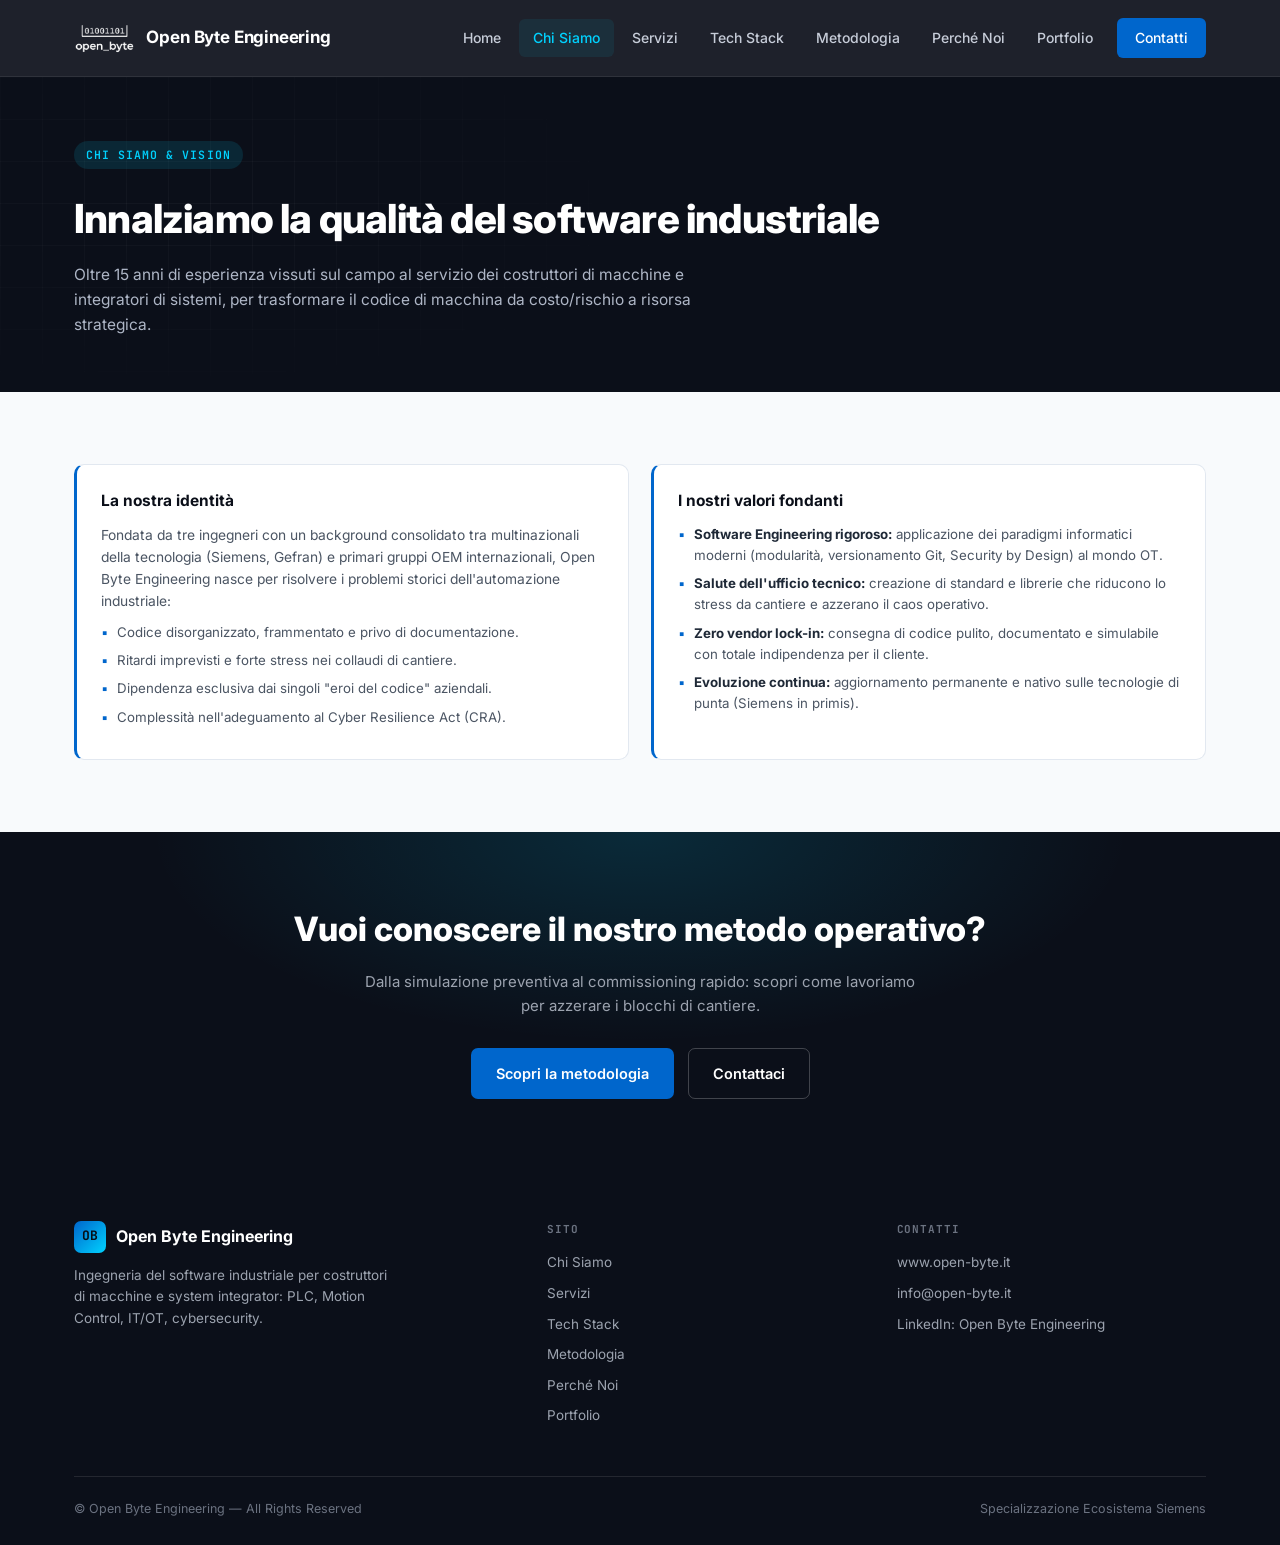
==== chi-siamo.html @ 7e1af200 "Add files via upload" ====
<!DOCTYPE html>
<html lang="it">
<head>
<meta charset="UTF-8">
<meta name="viewport" content="width=device-width, initial-scale=1.0">
<title>Chi Siamo | Open Byte Engineering</title>
<meta name="description" content="Identità, valori e vision di Open Byte Engineering: ingegneria del software industriale per OEM e system integrator.">
<link rel="stylesheet" href="style.css">
</head>
<body>
<a href="#main" class="skip-link">Vai al contenuto</a>

<header class="site-header">
  <nav class="nav wrap">
    <a href="index.html" class="brand"><img src="logo.png" alt="Open Byte Engineering" class="brand-logo-white">Open Byte Engineering</a>
    <button class="nav-toggle" aria-label="Apri menu" aria-expanded="false">☰</button>
    <div class="nav-links">
      <a href="index.html">Home</a>
      <a href="chi-siamo.html" class="active">Chi Siamo</a>
      <a href="servizi.html">Servizi</a>
      <a href="tech-stack.html">Tech Stack</a>
      <a href="metodologia.html">Metodologia</a>
      <a href="perche-noi.html">Perché Noi</a>
      <a href="portfolio.html">Portfolio</a>
      <a href="contatti.html" class="nav-cta">Contatti</a>
    </div>
  </nav>
</header>

<main id="main">
  <div class="page-hero">
    <div class="wrap">
      <span class="eyebrow on-dark">Chi Siamo & Vision</span>
      <h1>Innalziamo la qualità del software industriale</h1>
      <p>Oltre 15 anni di esperienza vissuti sul campo al servizio dei costruttori di macchine e integratori di sistemi, per trasformare il codice di macchina da costo/rischio a risorsa strategica.</p>
    </div>
  </div>

  <section>
    <div class="wrap">
      <div class="grid-2">
        <div class="card card-accent">
          <h3>La nostra identità</h3>
          <p>Fondata da tre ingegneri con un background consolidato tra multinazionali della tecnologia (Siemens, Gefran) e primari gruppi OEM internazionali, Open Byte Engineering nasce per risolvere i problemi storici dell'automazione industriale:</p>
          <ul class="tech-list">
            <li>Codice disorganizzato, frammentato e privo di documentazione.</li>
            <li>Ritardi imprevisti e forte stress nei collaudi di cantiere.</li>
            <li>Dipendenza esclusiva dai singoli "eroi del codice" aziendali.</li>
            <li>Complessità nell'adeguamento al Cyber Resilience Act (CRA).</li>
          </ul>
        </div>
        <div class="card card-accent">
          <h3>I nostri valori fondanti</h3>
          <ul class="tech-list" style="margin-top:5px;">
            <li><strong>Software Engineering rigoroso:</strong> applicazione dei paradigmi informatici moderni (modularità, versionamento Git, Security by Design) al mondo OT.</li>
            <li><strong>Salute dell'ufficio tecnico:</strong> creazione di standard e librerie che riducono lo stress da cantiere e azzerano il caos operativo.</li>
            <li><strong>Zero vendor lock-in:</strong> consegna di codice pulito, documentato e simulabile con totale indipendenza per il cliente.</li>
            <li><strong>Evoluzione continua:</strong> aggiornamento permanente e nativo sulle tecnologie di punta (Siemens in primis).</li>
          </ul>
        </div>
      </div>
    </div>
  </section>

  <section class="cta-band">
    <div class="wrap">
      <h2>Vuoi conoscere il nostro metodo operativo?</h2>
      <p>Dalla simulazione preventiva al commissioning rapido: scopri come lavoriamo per azzerare i blocchi di cantiere.</p>
      <div class="hero-actions">
        <a href="metodologia.html" class="btn btn-primary">Scopri la metodologia</a>
        <a href="contatti.html" class="btn btn-ghost">Contattaci</a>
      </div>
    </div>
  </section>
</main>

<footer class="site-footer">
  <div class="wrap">
    <div class="footer-grid">
      <div class="footer-col">
        <div class="footer-brand"><span class="brand-mark">OB</span>Open Byte Engineering</div>
        <p>Ingegneria del software industriale per costruttori di macchine e system integrator: PLC, Motion Control, IT/OT, cybersecurity.</p>
      </div>
      <div class="footer-col">
        <h5>Sito</h5>
        <ul>
          <li><a href="chi-siamo.html">Chi Siamo</a></li>
          <li><a href="servizi.html">Servizi</a></li>
          <li><a href="tech-stack.html">Tech Stack</a></li>
          <li><a href="metodologia.html">Metodologia</a></li>
          <li><a href="perche-noi.html">Perché Noi</a></li>
          <li><a href="portfolio.html">Portfolio</a></li>
        </ul>
      </div>
      <div class="footer-col">
        <h5>Contatti</h5>
        <ul>
          <li>www.open-byte.it</li>
          <li>info@open-byte.it</li>
          <li>LinkedIn: Open Byte Engineering</li>
        </ul>
      </div>
    </div>
    <div class="footer-bottom">
      <span>© Open Byte Engineering — All Rights Reserved</span>
      <span>Specializzazione Ecosistema Siemens</span>
    </div>
  </div>
</footer>

<script src="script.js"></script>
</body>
</html>
---- style.css ----
@import url('https://fonts.googleapis.com/css2?family=Inter:wght@300;400;500;600;700;800&family=JetBrains+Mono:wght@400;500;600;700&display=swap');

:root {
  --primary: #0066CC;
  --primary-dark: #004080;
  --accent: #00D2FF;
  --bg-dark: #0B0F19;
  --bg-dark-2: #111827;
  --bg-light: #F8FAFC;
  --card-bg: #FFFFFF;
  --text-main: #1F2937;
  --text-muted: #4B5563;
  --border-color: #E2E8F0;
  --mono: 'JetBrains Mono', monospace;
  --sans: 'Inter', system-ui, -apple-system, sans-serif;
}

* { box-sizing: border-box; margin: 0; padding: 0; }

html { scroll-behavior: smooth; }

body {
  font-family: var(--sans);
  color: var(--text-main);
  background: var(--bg-light);
  line-height: 1.6;
  -webkit-font-smoothing: antialiased;
}

a { color: inherit; text-decoration: none; }
img { max-width: 100%; display: block; }
ul { list-style: none; }

.wrap {
  max-width: 1180px;
  margin: 0 auto;
  padding: 0 24px;
}

/* ---------- Skip link / focus ---------- */
.skip-link {
  position: absolute;
  left: -999px;
  top: 0;
  background: var(--primary);
  color: #fff;
  padding: 10px 16px;
  z-index: 999;
}
.skip-link:focus { left: 8px; top: 8px; }

:focus-visible {
  outline: 2px solid var(--accent);
  outline-offset: 2px;
}

/* ---------- Header / Nav ---------- */
.site-header {
  position: sticky;
  top: 0;
  z-index: 100;
  background: rgba(11, 15, 25, 0.92);
  backdrop-filter: blur(10px);
  border-bottom: 1px solid rgba(255,255,255,0.08);
}

.nav {
  display: flex;
  align-items: center;
  justify-content: space-between;
  height: 76px;
}

.brand {
  display: flex;
  align-items: center;
  gap: 10px;
  font-weight: 700;
  font-size: 17px;
  color: #fff;
  letter-spacing: -0.01em;
}

.brand-mark {
  width: 32px;
  height: 32px;
  border-radius: 7px;
  background: linear-gradient(135deg, var(--primary) 0%, var(--accent) 100%);
  display: flex;
  align-items: center;
  justify-content: center;
  font-family: var(--mono);
  font-weight: 700;
  font-size: 13px;
  color: #051018;
  flex-shrink: 0;
}

.brand-logo {
  height: 32px;
  width: auto;
  display: block;
}

.brand-logo-white {
  height: 32px;
  width: auto;
  display: block;
  filter: brightness(0) invert(1); /* rende il logo bianco per header/footer scuri */
}

.nav-links {
  display: flex;
  gap: 4px;
  align-items: center;
}

.nav-links a {
  color: #C7CDD9;
  font-size: 14px;
  font-weight: 500;
  padding: 8px 14px;
  border-radius: 6px;
  transition: color .15s ease, background .15s ease;
  white-space: nowrap;
}

.nav-links a:hover { color: #fff; background: rgba(255,255,255,0.06); }

.nav-links a.active {
  color: var(--accent);
  background: rgba(0, 210, 255, 0.08);
}

.nav-cta {
  background: var(--primary);
  color: #fff !important;
  padding: 9px 18px !important;
  border-radius: 6px;
  margin-left: 6px;
}
.nav-cta:hover { background: var(--primary-dark) !important; }

.nav-toggle {
  display: none;
  background: none;
  border: 1px solid rgba(255,255,255,0.2);
  border-radius: 6px;
  width: 40px;
  height: 40px;
  color: #fff;
  font-size: 18px;
  cursor: pointer;
}

@media (max-width: 880px) {
  .nav-toggle { display: block; }
  .nav-links {
    position: absolute;
    top: 76px;
    left: 0;
    right: 0;
    background: var(--bg-dark);
    flex-direction: column;
    align-items: stretch;
    padding: 8px 16px 18px;
    border-bottom: 1px solid rgba(255,255,255,0.08);
    display: none;
  }
  .nav-links.open { display: flex; }
  .nav-links a { padding: 12px 10px; }
  .nav-cta { margin-left: 0; text-align: center; }
}

/* ---------- Eyebrow / tag ---------- */
.eyebrow {
  display: inline-block;
  font-family: var(--mono);
  font-size: 11.5px;
  font-weight: 600;
  text-transform: uppercase;
  letter-spacing: 0.09em;
  color: var(--primary);
  background: rgba(0, 102, 204, 0.08);
  padding: 5px 12px;
  border-radius: 20px;
  margin-bottom: 18px;
}

.eyebrow.on-dark {
  color: var(--accent);
  background: rgba(0, 210, 255, 0.12);
}

/* ---------- Hero (dark, used on index) ---------- */
.hero {
  background:
    radial-gradient(1100px 500px at 85% -10%, rgba(0, 210, 255, 0.16), transparent 60%),
    linear-gradient(150deg, #0B0F19 0%, #111827 55%, #04264d 130%);
  color: #fff;
  padding: 90px 0 100px;
  position: relative;
  overflow: hidden;
}

.hero::after {
  content: "";
  position: absolute;
  inset: 0;
  background-image:
    linear-gradient(rgba(255,255,255,0.035) 1px, transparent 1px),
    linear-gradient(90deg, rgba(255,255,255,0.035) 1px, transparent 1px);
  background-size: 42px 42px;
  mask-image: linear-gradient(180deg, transparent, rgba(0,0,0,0.7) 35%, transparent 90%);
  pointer-events: none;
}

.hero-inner { position: relative; z-index: 1; max-width: 760px; }

.hero h1 {
  font-size: clamp(2.1rem, 4.2vw, 3.4rem);
  font-weight: 800;
  line-height: 1.12;
  letter-spacing: -0.02em;
  margin-bottom: 20px;
}

.hero h1 .accent { color: var(--accent); }

.hero p.lead {
  font-size: 17px;
  color: #B7C0D1;
  max-width: 620px;
  margin-bottom: 34px;
}

.hero-actions { display: flex; gap: 14px; flex-wrap: wrap; margin-bottom: 46px; }

.btn {
  display: inline-flex;
  align-items: center;
  gap: 8px;
  font-weight: 600;
  font-size: 14.5px;
  padding: 13px 24px;
  border-radius: 7px;
  transition: transform .15s ease, background .15s ease, border-color .15s ease;
  cursor: pointer;
  border: 1px solid transparent;
}

.btn-primary { background: var(--primary); color: #fff; }
.btn-primary:hover { background: var(--primary-dark); transform: translateY(-1px); }

.btn-ghost {
  border-color: rgba(255,255,255,0.22);
  color: #fff;
}
.btn-ghost:hover { border-color: rgba(255,255,255,0.5); }

.btn-ghost-light {
  border-color: var(--border-color);
  color: var(--text-main);
}
.btn-ghost-light:hover { border-color: var(--primary); color: var(--primary); }

.hero-stats {
  display: flex;
  gap: 40px;
  flex-wrap: wrap;
  border-top: 1px solid rgba(255,255,255,0.12);
  padding-top: 28px;
}

.hero-stats div strong {
  display: block;
  font-family: var(--mono);
  font-size: 26px;
  color: #fff;
  font-weight: 700;
}
.hero-stats div span {
  font-size: 12.5px;
  color: #8B93A7;
}

/* Signature: circuit connector graphic in hero */
.circuit {
  position: absolute;
  right: -60px;
  top: 50%;
  transform: translateY(-50%);
  width: 480px;
  opacity: 0.9;
  z-index: 0;
}

@media (max-width: 980px) { .circuit { display: none; } }

/* ---------- Page header (light, used on inner pages) ---------- */
.page-hero {
  background: var(--bg-dark);
  color: #fff;
  padding: 64px 0 54px;
  position: relative;
  overflow: hidden;
}
.page-hero::after {
  content: "";
  position: absolute;
  inset: 0;
  background-image: linear-gradient(rgba(255,255,255,0.035) 1px, transparent 1px), linear-gradient(90deg, rgba(255,255,255,0.035) 1px, transparent 1px);
  background-size: 42px 42px;
  mask-image: radial-gradient(600px 260px at 15% 40%, black, transparent 80%);
}
.page-hero .wrap { position: relative; z-index: 1; }
.page-hero h1 { font-size: clamp(1.8rem, 3.2vw, 2.5rem); font-weight: 800; letter-spacing: -0.02em; margin-bottom: 12px; }
.page-hero p { color: #AEB6C6; max-width: 640px; font-size: 15.5px; }

/* ---------- Sections ---------- */
section { padding: 72px 0; }
section.alt { background: #fff; border-top: 1px solid var(--border-color); border-bottom: 1px solid var(--border-color); }

h2.section-title {
  font-size: clamp(1.5rem, 2.6vw, 2rem);
  font-weight: 800;
  color: var(--bg-dark);
  letter-spacing: -0.01em;
  margin-bottom: 14px;
}

p.section-lead {
  font-size: 15.5px;
  color: var(--text-muted);
  max-width: 700px;
  margin-bottom: 40px;
}

/* ---------- Grids & cards ---------- */
.grid-2 { display: grid; grid-template-columns: 1fr 1fr; gap: 22px; }
.grid-3 { display: grid; grid-template-columns: repeat(3, 1fr); gap: 20px; }
.grid-4 { display: grid; grid-template-columns: repeat(4, 1fr); gap: 18px; }

@media (max-width: 900px) {
  .grid-2, .grid-3, .grid-4 { grid-template-columns: 1fr 1fr; }
}
@media (max-width: 600px) {
  .grid-2, .grid-3, .grid-4 { grid-template-columns: 1fr; }
}

.card {
  background: var(--card-bg);
  border: 1px solid var(--border-color);
  border-radius: 10px;
  padding: 24px;
}

.card-accent { border-left: 3px solid var(--primary); }

.card h3, .card h4 {
  font-size: 15.5px;
  font-weight: 700;
  color: var(--bg-dark);
  margin-bottom: 10px;
}

.card p { font-size: 13.8px; color: var(--text-muted); margin-bottom: 10px; }

.tech-list li {
  position: relative;
  padding-left: 16px;
  font-size: 13.3px;
  color: var(--text-muted);
  margin-bottom: 7px;
}
.tech-list li::before {
  content: "▪";
  position: absolute;
  left: 0;
  color: var(--primary);
}
.tech-list li strong { color: var(--text-main); }

.badge {
  display: inline-block;
  padding: 3px 10px;
  border-radius: 5px;
  font-family: var(--mono);
  font-size: 11px;
  font-weight: 700;
  letter-spacing: 0.04em;
  background: rgba(0, 102, 204, 0.1);
  color: var(--primary);
  margin-bottom: 12px;
}

/* ---------- Process flow ---------- */
.process-flow {
  display: grid;
  grid-template-columns: repeat(4, 1fr);
  gap: 4px;
  margin-top: 10px;
}

.process-step {
  background: var(--card-bg);
  border: 1px solid var(--border-color);
  border-top: 3px solid var(--primary);
  padding: 22px 20px;
  position: relative;
}

.process-step:first-child { border-radius: 10px 0 0 10px; }
.process-step:last-child { border-radius: 0 10px 10px 0; border-top-color: var(--accent); background: #F0FBFF; }

.process-step:not(:last-child)::after {
  content: "→";
  position: absolute;
  right: -13px;
  top: 26px;
  color: var(--border-color);
  font-size: 18px;
  z-index: 2;
  background: var(--bg-light);
  width: 20px;
  text-align: center;
}

.step-num {
  font-family: var(--mono);
  font-size: 12px;
  font-weight: 700;
  color: var(--primary);
  margin-bottom: 8px;
}
.process-step:last-child .step-num { color: #0088CC; }

@media (max-width: 900px) {
  .process-flow { grid-template-columns: 1fr 1fr; gap: 14px; }
  .process-step, .process-step:first-child, .process-step:last-child { border-radius: 10px; }
  .process-step::after { display: none; }
}
@media (max-width: 560px) {
  .process-flow { grid-template-columns: 1fr; }
}

/* ---------- Table ---------- */
.table-wrap { overflow-x: auto; border: 1px solid var(--border-color); border-radius: 10px; }
table.matrix-table { width: 100%; border-collapse: collapse; font-size: 13.5px; min-width: 640px; }
table.matrix-table th {
  background: var(--bg-dark);
  color: #fff;
  text-align: left;
  padding: 13px 16px;
  font-size: 11px;
  text-transform: uppercase;
  letter-spacing: 0.05em;
  font-family: var(--mono);
  font-weight: 600;
}
table.matrix-table td { padding: 14px 16px; border-bottom: 1px solid var(--border-color); vertical-align: top; color: var(--text-main); }
table.matrix-table tr:last-child td { border-bottom: none; }
table.matrix-table tr:nth-child(even) td { background: var(--bg-light); }
table.matrix-table td strong { color: var(--bg-dark); }
.impact { color: var(--primary); font-weight: 700; }

/* ---------- Levels (servizi) ---------- */
.level-card { border-top: 3px solid var(--primary); }
.level-card:nth-child(3) { border-top-color: var(--accent); }

/* ---------- CTA band ---------- */
.cta-band {
  background: var(--bg-dark);
  color: #fff;
  text-align: center;
  padding: 70px 0;
  position: relative;
  overflow: hidden;
}
.cta-band::after {
  content: "";
  position: absolute;
  inset: 0;
  background: radial-gradient(700px 300px at 50% 0%, rgba(0, 210, 255, 0.14), transparent 70%);
}
.cta-band .wrap { position: relative; z-index: 1; }
.cta-band h2 { color: #fff; font-size: clamp(1.5rem, 2.8vw, 2.1rem); font-weight: 800; margin-bottom: 14px; }
.cta-band p { color: #9CA3AF; max-width: 560px; margin: 0 auto 30px; font-size: 15px; }
.cta-band .hero-actions { justify-content: center; margin-bottom: 0; }

/* ---------- Contact page ---------- */
.contact-grid { display: grid; grid-template-columns: 1.1fr 1fr; gap: 40px; align-items: start; }
@media (max-width: 900px) { .contact-grid { grid-template-columns: 1fr; } }

.contact-card {
  background: var(--card-bg);
  border: 1px solid var(--border-color);
  border-radius: 10px;
  padding: 22px;
  display: flex;
  gap: 16px;
  align-items: flex-start;
  margin-bottom: 14px;
}
.contact-icon {
  width: 40px;
  height: 40px;
  border-radius: 8px;
  background: rgba(0, 102, 204, 0.08);
  color: var(--primary);
  display: flex;
  align-items: center;
  justify-content: center;
  flex-shrink: 0;
  font-size: 17px;
}
.contact-card h4 { margin-bottom: 4px; }
.contact-card p { margin-bottom: 0; }
.contact-card a.link { color: var(--primary); font-weight: 600; }

.form-card {
  background: var(--card-bg);
  border: 1px solid var(--border-color);
  border-radius: 10px;
  padding: 28px;
}
.form-row { margin-bottom: 16px; display: flex; flex-direction: column; gap: 6px; }
.form-row label { font-size: 13px; font-weight: 600; color: var(--text-main); }
.form-row input, .form-row select, .form-row textarea {
  border: 1px solid var(--border-color);
  border-radius: 7px;
  padding: 11px 13px;
  font-family: var(--sans);
  font-size: 14px;
  color: var(--text-main);
  background: var(--bg-light);
}
.form-row input:focus, .form-row select:focus, .form-row textarea:focus {
  outline: 2px solid var(--accent);
  outline-offset: 1px;
  background: #fff;
}
.form-row textarea { resize: vertical; min-height: 100px; }
.form-note { font-size: 12px; color: var(--text-muted); margin-top: 4px; }

/* ---------- Portfolio (filters/grid) ---------- */
.controls { display: flex; flex-wrap: wrap; gap: 10px; margin-bottom: 28px; }
.filter-btn {
  background: #fff;
  border: 1px solid var(--border-color);
  padding: 9px 18px;
  border-radius: 30px;
  cursor: pointer;
  font-size: 13.5px;
  font-weight: 500;
  color: var(--text-muted);
  transition: all .15s ease;
}
.filter-btn:hover, .filter-btn.active {
  background: var(--primary);
  color: #fff;
  border-color: var(--primary);
}

.search-box {
  width: 100%;
  max-width: 420px;
  margin: 0 0 28px 0;
  display: block;
  padding: 12px 16px;
  border: 1px solid var(--border-color);
  border-radius: 8px;
  font-size: 14px;
  font-family: var(--sans);
  outline: none;
}
.search-box:focus { border-color: var(--primary); }

.portfolio-grid { display: grid; grid-template-columns: repeat(auto-fill, minmax(320px, 1fr)); gap: 20px; }

.pcard {
  background: var(--card-bg);
  border-radius: 10px;
  border: 1px solid var(--border-color);
  padding: 22px;
  display: flex;
  flex-direction: column;
  justify-content: space-between;
  transition: transform .15s ease, box-shadow .15s ease;
}
.pcard:hover { transform: translateY(-3px); box-shadow: 0 10px 20px -6px rgba(0,0,0,0.1); }

.pcard-header { display: flex; justify-content: space-between; align-items: flex-start; gap: 10px; margin-bottom: 12px; }
.pcard-title { font-size: 16px; font-weight: 700; color: var(--bg-dark); }

.tag {
  padding: 3px 9px;
  border-radius: 5px;
  font-size: 10.5px;
  font-weight: 700;
  text-transform: uppercase;
  letter-spacing: 0.04em;
  white-space: nowrap;
  font-family: var(--mono);
}
.tag-converting { background: #EFF6FF; color: #1D4ED8; }
.tag-stone { background: #FEF3C7; color: #D97706; }
.tag-elec { background: #ECFDF5; color: #059669; }
.tag-intra { background: #F3E8FF; color: #7C3AED; }

.pcard-body { font-size: 13.6px; color: var(--text-main); margin-bottom: 14px; }

.pcard-details {
  background: var(--bg-light);
  padding: 11px 13px;
  border-radius: 6px;
  font-size: 12.6px;
  color: #334155;
  margin-bottom: 14px;
  border-left: 3px solid var(--primary);
}

.pcard-footer {
  display: flex;
  justify-content: space-between;
  align-items: center;
  font-size: 12px;
  color: var(--text-muted);
  border-top: 1px solid var(--border-color);
  padding-top: 12px;
}
.country-flag { font-weight: 700; color: var(--bg-dark); }

.no-results { text-align: center; padding: 50px 0; color: var(--text-muted); font-size: 14px; }

/* ---------- Footer ---------- */
.site-footer { background: var(--bg-dark); color: #9CA3AF; padding: 52px 0 26px; }
.footer-grid { display: grid; grid-template-columns: 1.4fr 1fr 1fr; gap: 40px; margin-bottom: 40px; }
@media (max-width: 760px) { .footer-grid { grid-template-columns: 1fr; gap: 28px; } }

.footer-brand { display: flex; align-items: center; gap: 10px; color: #fff; font-weight: 700; margin-bottom: 12px; }
.footer-col h5 {
  font-family: var(--mono);
  font-size: 11px;
  text-transform: uppercase;
  letter-spacing: 0.08em;
  color: #6B7280;
  margin-bottom: 14px;
}
.footer-col ul li { margin-bottom: 9px; font-size: 13.5px; }
.footer-col ul li a:hover { color: #fff; }
.footer-col p { font-size: 13.5px; color: #9CA3AF; max-width: 320px; }

.footer-bottom {
  border-top: 1px solid rgba(255,255,255,0.1);
  padding-top: 22px;
  display: flex;
  justify-content: space-between;
  flex-wrap: wrap;
  gap: 10px;
  font-size: 12.5px;
  color: #6B7280;
}

/* ---------- Reduced motion ---------- */
@media (prefers-reduced-motion: reduce) {
  html { scroll-behavior: auto; }
  .btn, .pcard, .filter-btn { transition: none; }
}
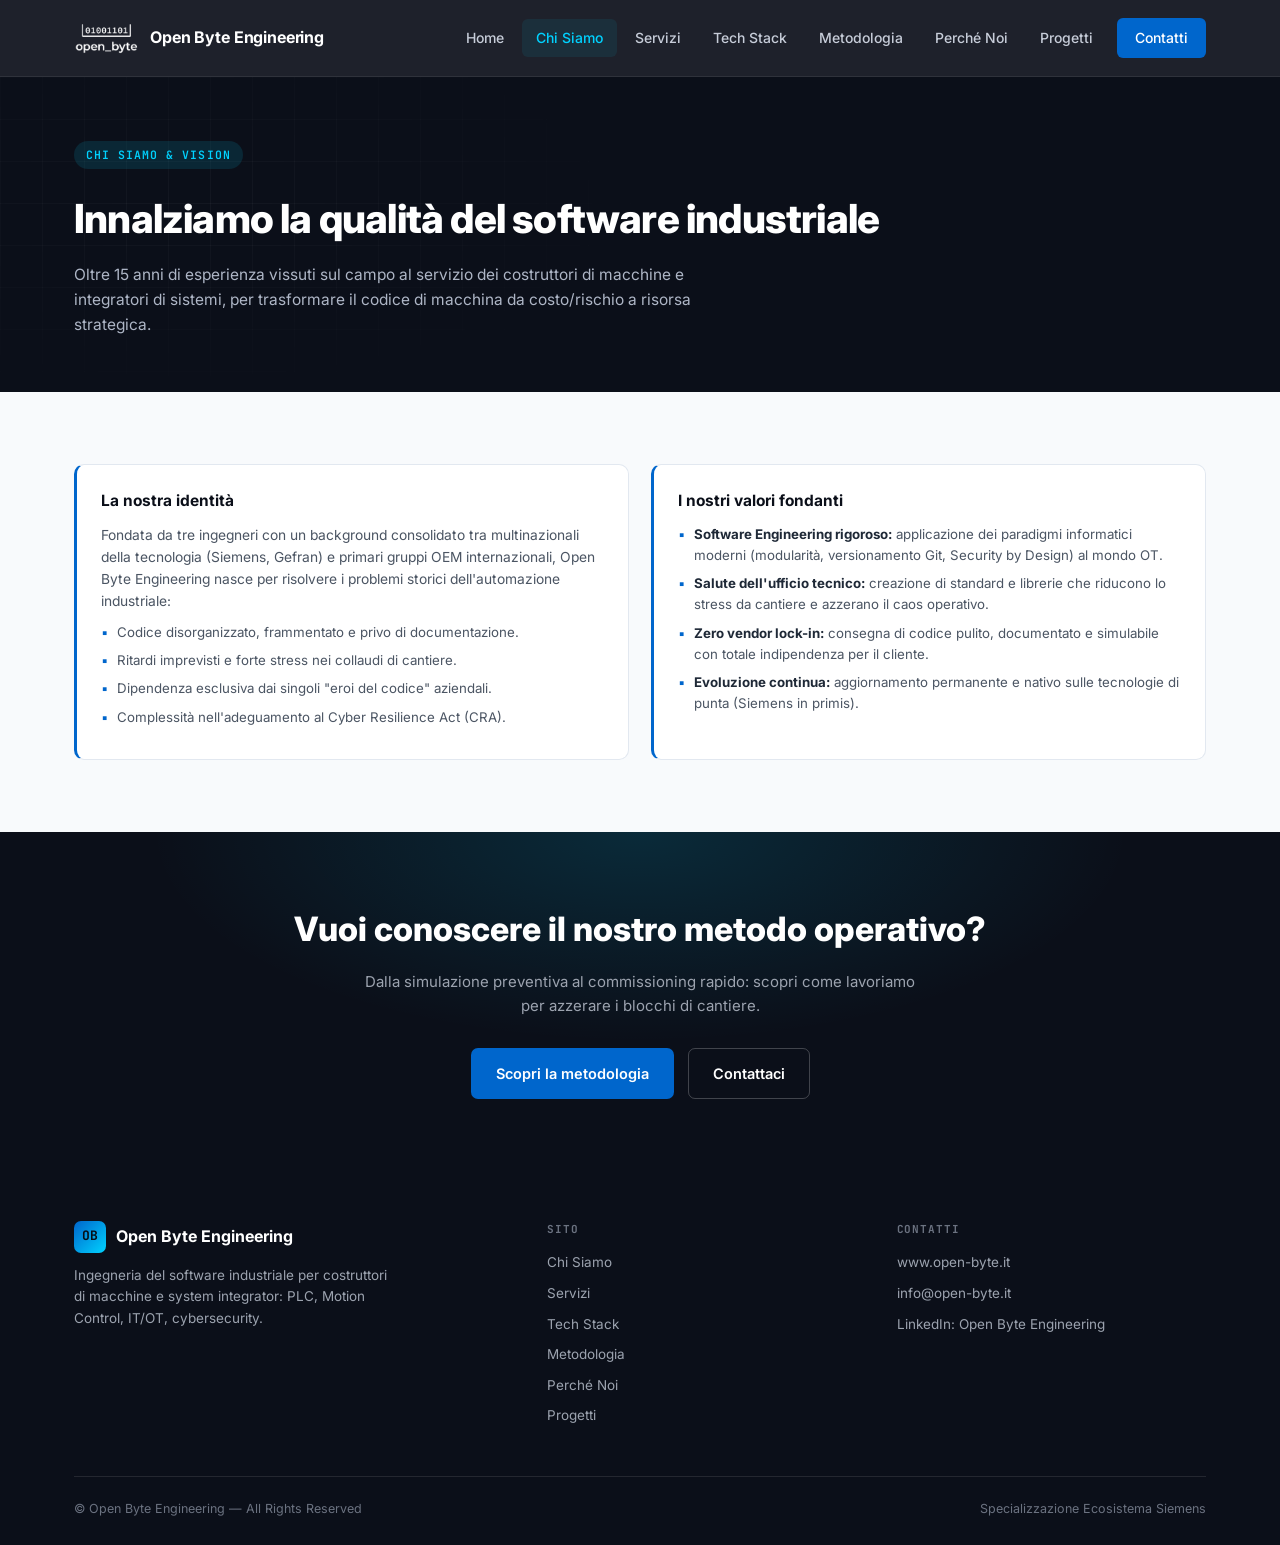
==== commit 63afcbcc: "portfolio" ====
--- a/chi-siamo.html
+++ b/chi-siamo.html
@@ -21,7 +21,7 @@
       <a href="tech-stack.html">Tech Stack</a>
       <a href="metodologia.html">Metodologia</a>
       <a href="perche-noi.html">Perché Noi</a>
-      <a href="portfolio.html">Portfolio</a>
+      <a href="portfolio.html">Progetti</a>
       <a href="contatti.html" class="nav-cta">Contatti</a>
     </div>
   </nav>
@@ -89,7 +89,7 @@
           <li><a href="tech-stack.html">Tech Stack</a></li>
           <li><a href="metodologia.html">Metodologia</a></li>
           <li><a href="perche-noi.html">Perché Noi</a></li>
-          <li><a href="portfolio.html">Portfolio</a></li>
+          <li><a href="portfolio.html">Progetti</a></li>
         </ul>
       </div>
       <div class="footer-col">
--- a/style.css
+++ b/style.css
@@ -68,7 +68,9 @@
   display: flex;
   align-items: center;
   justify-content: space-between;
+  gap: 16px;
   height: 76px;
+  flex-wrap: nowrap;
 }
 
 .brand {
@@ -76,9 +78,11 @@
   align-items: center;
   gap: 10px;
   font-weight: 700;
-  font-size: 17px;
+  font-size: 16px;
   color: #fff;
   letter-spacing: -0.01em;
+  white-space: nowrap;
+  flex-shrink: 0;
 }
 
 .brand-mark {
@@ -96,17 +100,18 @@
   flex-shrink: 0;
 }
 
-.brand-logo {
-  height: 32px;
+.brand-logo,
+.brand-logo-white {
+  height: 34px;
   width: auto;
+  max-width: 220px;
+  object-fit: contain;
   display: block;
+  flex-shrink: 0;
 }
 
 .brand-logo-white {
-  height: 32px;
-  width: auto;
-  display: block;
-  filter: brightness(0) invert(1); /* rende il logo bianco per header/footer scuri */
+  filter: brightness(0) invert(1);
 }
 
 .nav-links {
@@ -489,8 +494,7 @@
 .cta-band .hero-actions { justify-content: center; margin-bottom: 0; }
 
 /* ---------- Contact page ---------- */
-.contact-grid { display: grid; grid-template-columns: 1.1fr 1fr; gap: 40px; align-items: start; }
-@media (max-width: 900px) { .contact-grid { grid-template-columns: 1fr; } }
+.contact-grid { display: grid; grid-template-columns: 1fr; max-width: 620px; margin: 0 auto; gap: 40px; align-items: start; }
 
 .contact-card {
   background: var(--card-bg);
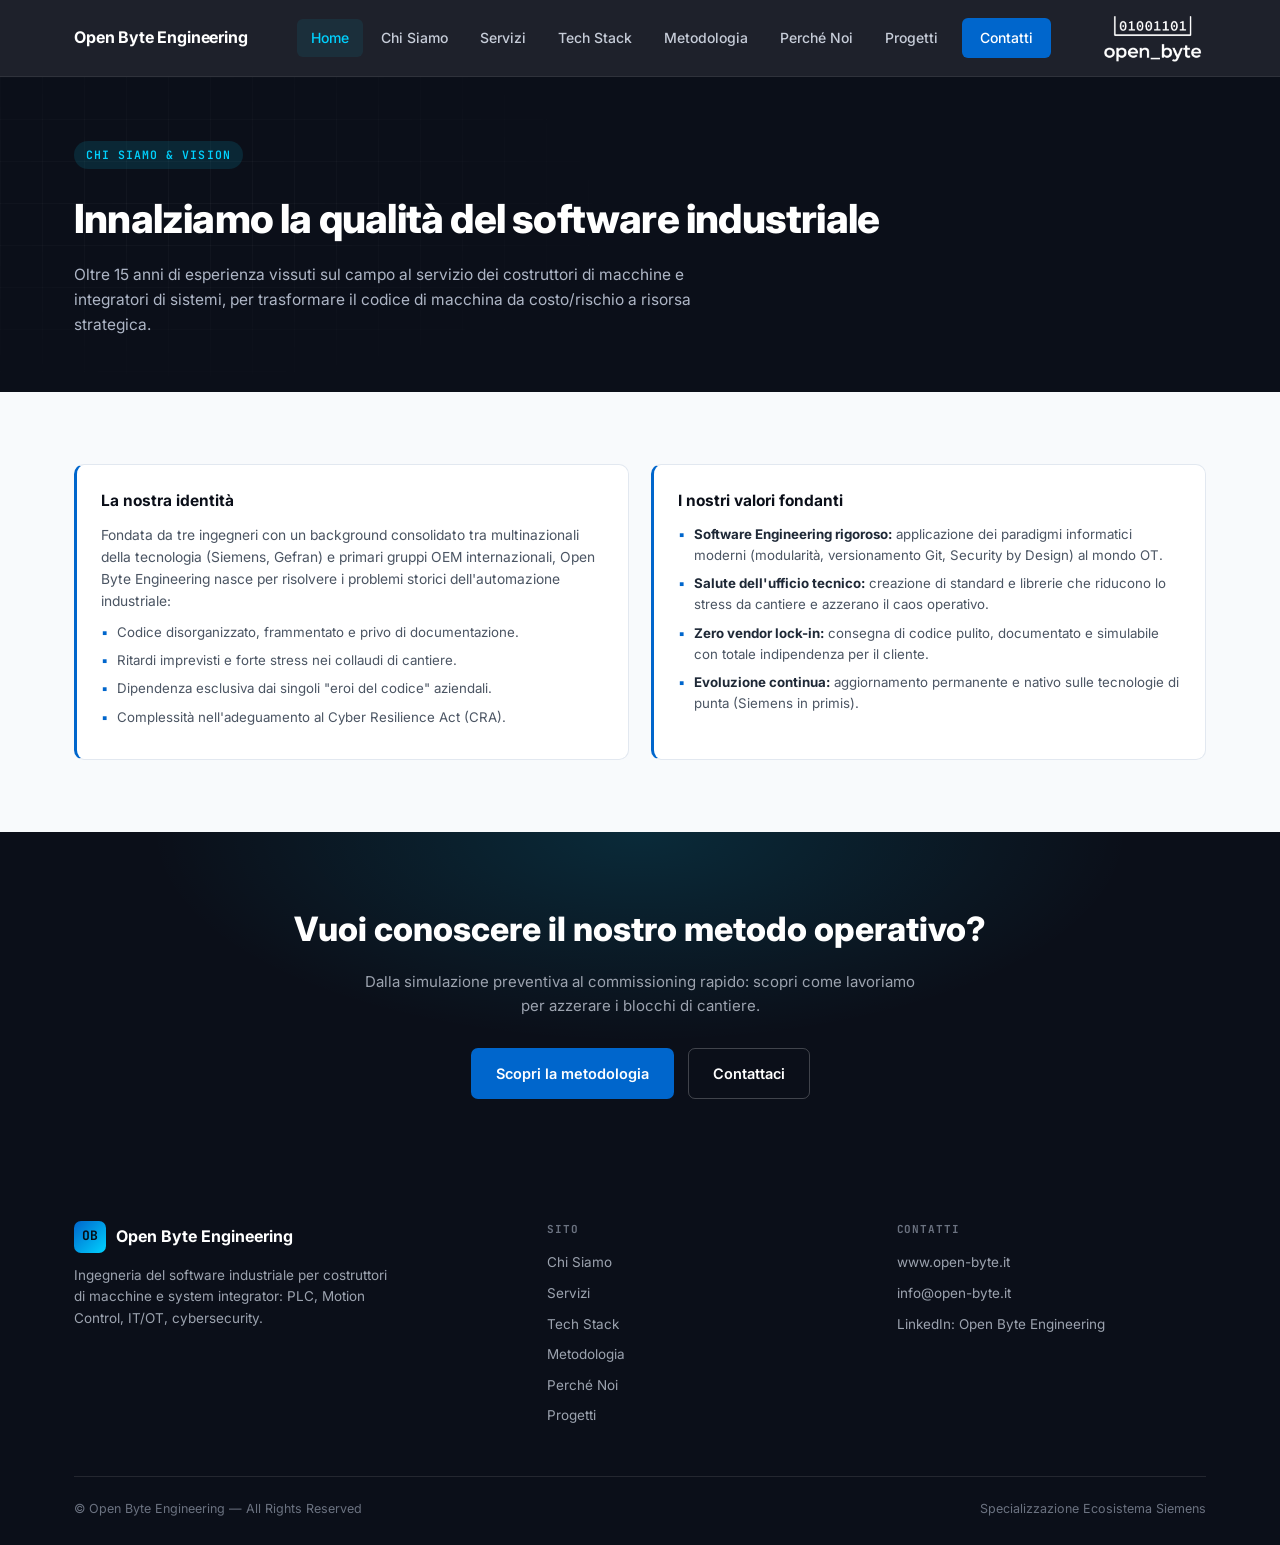
==== commit 81869878: "logo dx" ====
--- a/chi-siamo.html
+++ b/chi-siamo.html
@@ -12,11 +12,11 @@
 
 <header class="site-header">
   <nav class="nav wrap">
-    <a href="index.html" class="brand"><img src="logo.png" alt="Open Byte Engineering" class="brand-logo-white">Open Byte Engineering</a>
+    <a href="index.html" class="brand">Open Byte Engineering</a>
     <button class="nav-toggle" aria-label="Apri menu" aria-expanded="false">☰</button>
     <div class="nav-links">
-      <a href="index.html">Home</a>
-      <a href="chi-siamo.html" class="active">Chi Siamo</a>
+      <a href="index.html" class="active">Home</a>
+      <a href="chi-siamo.html">Chi Siamo</a>
       <a href="servizi.html">Servizi</a>
       <a href="tech-stack.html">Tech Stack</a>
       <a href="metodologia.html">Metodologia</a>
@@ -24,6 +24,7 @@
       <a href="portfolio.html">Progetti</a>
       <a href="contatti.html" class="nav-cta">Contatti</a>
     </div>
+    <img src="logo.png" alt="Open Byte Engineering" class="brand-logo-white">
   </nav>
 </header>
 
--- a/style.css
+++ b/style.css
@@ -102,7 +102,7 @@
 
 .brand-logo,
 .brand-logo-white {
-  height: 34px;
+  height: 54px;
   width: auto;
   max-width: 220px;
   object-fit: contain;
@@ -608,6 +608,7 @@
   font-family: var(--mono);
 }
 .tag-converting { background: #EFF6FF; color: #1D4ED8; }
+.tag-siemens { background: #E0F2FE; color: #0369A1; }
 .tag-stone { background: #FEF3C7; color: #D97706; }
 .tag-elec { background: #ECFDF5; color: #059669; }
 .tag-intra { background: #F3E8FF; color: #7C3AED; }
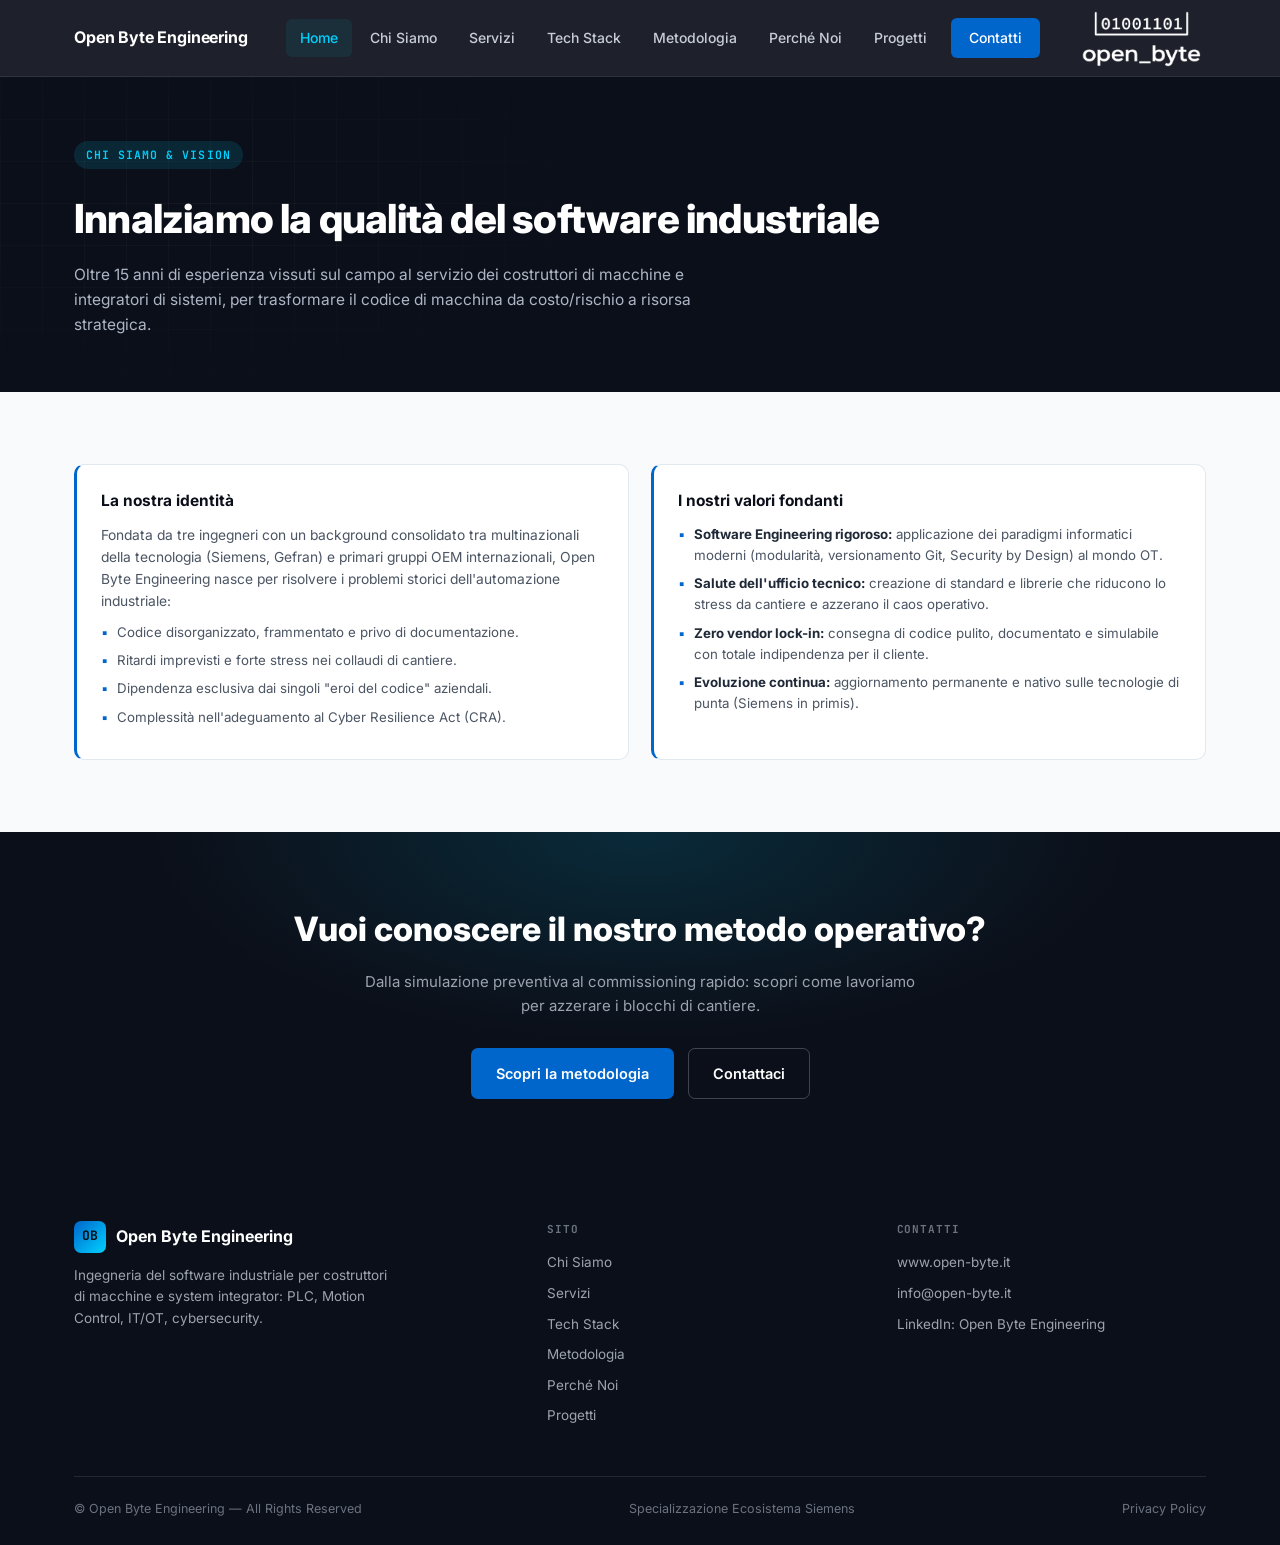
==== commit 73b55d33: "privacy" ====
--- a/chi-siamo.html
+++ b/chi-siamo.html
@@ -105,6 +105,7 @@
     <div class="footer-bottom">
       <span>© Open Byte Engineering — All Rights Reserved</span>
       <span>Specializzazione Ecosistema Siemens</span>
+      <span><a href="privacy.html" style="color:#6B7280;">Privacy Policy</a></span>
     </div>
   </div>
 </footer>
--- a/style.css
+++ b/style.css
@@ -102,7 +102,7 @@
 
 .brand-logo,
 .brand-logo-white {
-  height: 54px;
+  height: 65px;
   width: auto;
   max-width: 220px;
   object-fit: contain;
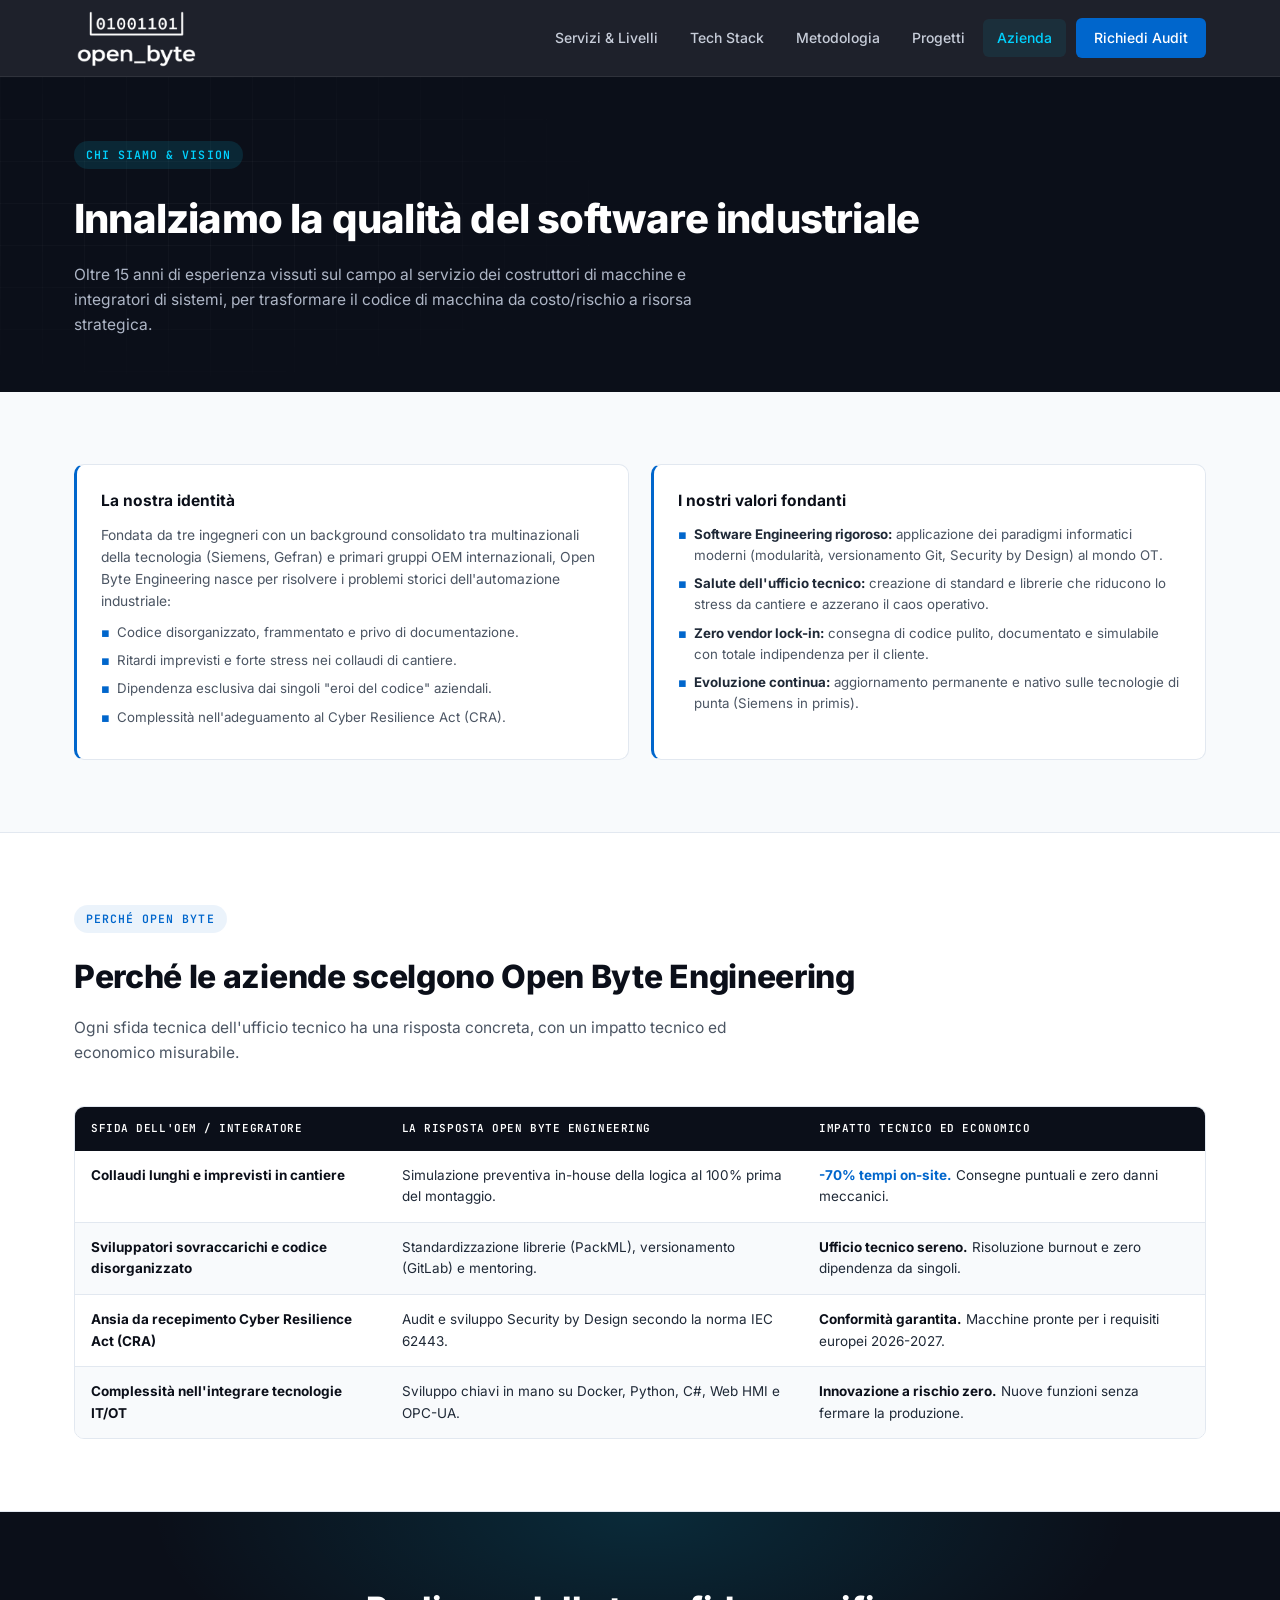
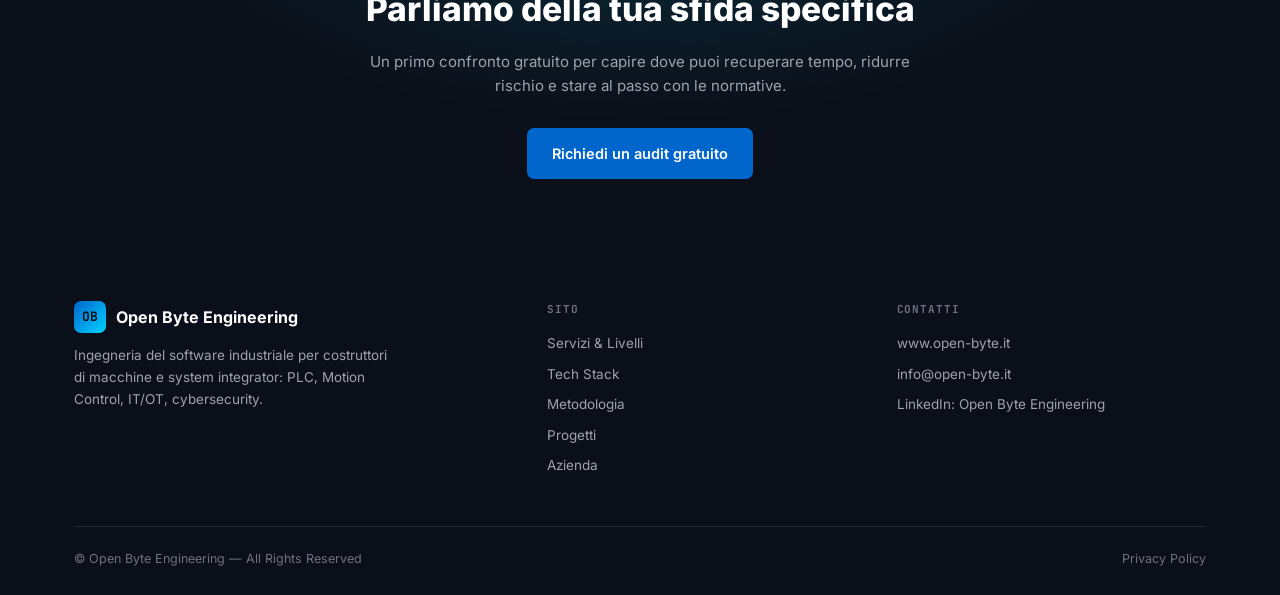
==== commit f1ae59cb: "restyle home e altro" ====
--- a/chi-siamo.html
+++ b/chi-siamo.html
@@ -3,28 +3,31 @@
 <head>
 <meta charset="UTF-8">
 <meta name="viewport" content="width=device-width, initial-scale=1.0">
-<title>Chi Siamo | Open Byte Engineering</title>
-<meta name="description" content="Identità, valori e vision di Open Byte Engineering: ingegneria del software industriale per OEM e system integrator.">
+<title>Azienda | Open Byte Engineering</title>
+<meta name="description" content="Identità, valori e vision di Open Byte Engineering, con la scheda riassuntiva di perché le aziende ci scelgono.">
 <link rel="stylesheet" href="style.css">
+<link rel="icon" href="favicon.ico" sizes="any">
+<link rel="icon" type="image/png" sizes="32x32" href="favicon-32.png">
+<link rel="icon" type="image/png" sizes="16x16" href="favicon-16.png">
+<link rel="apple-touch-icon" href="apple-touch-icon.png">
 </head>
 <body>
 <a href="#main" class="skip-link">Vai al contenuto</a>
 
 <header class="site-header">
   <nav class="nav wrap">
-    <a href="index.html" class="brand">Open Byte Engineering</a>
+    <a href="index.html" class="brand">
+      <img src="logo.png" alt="Open Byte Engineering" class="brand-logo-white">
+    </a>
     <button class="nav-toggle" aria-label="Apri menu" aria-expanded="false">☰</button>
     <div class="nav-links">
-      <a href="index.html" class="active">Home</a>
-      <a href="chi-siamo.html">Chi Siamo</a>
-      <a href="servizi.html">Servizi</a>
+      <a href="servizi.html">Servizi & Livelli</a>
       <a href="tech-stack.html">Tech Stack</a>
       <a href="metodologia.html">Metodologia</a>
-      <a href="perche-noi.html">Perché Noi</a>
       <a href="portfolio.html">Progetti</a>
-      <a href="contatti.html" class="nav-cta">Contatti</a>
+      <a href="chi-siamo.html" class="active">Azienda</a>
+      <a href="contatti.html" class="nav-cta">Richiedi Audit</a>
     </div>
-    <img src="logo.png" alt="Open Byte Engineering" class="brand-logo-white">
   </nav>
 </header>
 
@@ -63,13 +66,54 @@
     </div>
   </section>
 
+  <section class="alt">
+    <div class="wrap">
+      <span class="eyebrow">Perché Open Byte</span>
+      <h2 class="section-title">Perché le aziende scelgono Open Byte Engineering</h2>
+      <p class="section-lead">Ogni sfida tecnica dell'ufficio tecnico ha una risposta concreta, con un impatto tecnico ed economico misurabile.</p>
+
+      <div class="table-wrap">
+        <table class="matrix-table">
+          <thead>
+            <tr>
+              <th>Sfida dell'OEM / integratore</th>
+              <th>La risposta Open Byte Engineering</th>
+              <th>Impatto tecnico ed economico</th>
+            </tr>
+          </thead>
+          <tbody>
+            <tr>
+              <td><strong>Collaudi lunghi e imprevisti in cantiere</strong></td>
+              <td>Simulazione preventiva in-house della logica al 100% prima del montaggio.</td>
+              <td><span class="impact">-70% tempi on-site.</span> Consegne puntuali e zero danni meccanici.</td>
+            </tr>
+            <tr>
+              <td><strong>Sviluppatori sovraccarichi e codice disorganizzato</strong></td>
+              <td>Standardizzazione librerie (PackML), versionamento (GitLab) e mentoring.</td>
+              <td><strong>Ufficio tecnico sereno.</strong> Risoluzione burnout e zero dipendenza da singoli.</td>
+            </tr>
+            <tr>
+              <td><strong>Ansia da recepimento Cyber Resilience Act (CRA)</strong></td>
+              <td>Audit e sviluppo Security by Design secondo la norma IEC 62443.</td>
+              <td><strong>Conformità garantita.</strong> Macchine pronte per i requisiti europei 2026-2027.</td>
+            </tr>
+            <tr>
+              <td><strong>Complessità nell'integrare tecnologie IT/OT</strong></td>
+              <td>Sviluppo chiavi in mano su Docker, Python, C#, Web HMI e OPC-UA.</td>
+              <td><strong>Innovazione a rischio zero.</strong> Nuove funzioni senza fermare la produzione.</td>
+            </tr>
+          </tbody>
+        </table>
+      </div>
+    </div>
+  </section>
+
   <section class="cta-band">
     <div class="wrap">
-      <h2>Vuoi conoscere il nostro metodo operativo?</h2>
-      <p>Dalla simulazione preventiva al commissioning rapido: scopri come lavoriamo per azzerare i blocchi di cantiere.</p>
+      <h2>Parliamo della tua sfida specifica</h2>
+      <p>Un primo confronto gratuito per capire dove puoi recuperare tempo, ridurre rischio e stare al passo con le normative.</p>
       <div class="hero-actions">
-        <a href="metodologia.html" class="btn btn-primary">Scopri la metodologia</a>
-        <a href="contatti.html" class="btn btn-ghost">Contattaci</a>
+        <a href="contatti.html" class="btn btn-primary">Richiedi un audit gratuito</a>
       </div>
     </div>
   </section>
@@ -85,12 +129,11 @@
       <div class="footer-col">
         <h5>Sito</h5>
         <ul>
-          <li><a href="chi-siamo.html">Chi Siamo</a></li>
-          <li><a href="servizi.html">Servizi</a></li>
+          <li><a href="servizi.html">Servizi & Livelli</a></li>
           <li><a href="tech-stack.html">Tech Stack</a></li>
           <li><a href="metodologia.html">Metodologia</a></li>
-          <li><a href="perche-noi.html">Perché Noi</a></li>
           <li><a href="portfolio.html">Progetti</a></li>
+          <li><a href="chi-siamo.html">Azienda</a></li>
         </ul>
       </div>
       <div class="footer-col">
@@ -104,7 +147,6 @@
     </div>
     <div class="footer-bottom">
       <span>© Open Byte Engineering — All Rights Reserved</span>
-      <span>Specializzazione Ecosistema Siemens</span>
       <span><a href="privacy.html" style="color:#6B7280;">Privacy Policy</a></span>
     </div>
   </div>
--- a/style.css
+++ b/style.css
@@ -1,4 +1,74 @@
-@import url('https://fonts.googleapis.com/css2?family=Inter:wght@300;400;500;600;700;800&family=JetBrains+Mono:wght@400;500;600;700&display=swap');
+/* ---------- Font self-hosted (Inter + JetBrains Mono) ---------- */
+@font-face {
+  font-family: 'Inter';
+  src: url('fonts/inter-300.woff2') format('woff2');
+  font-weight: 300;
+  font-style: normal;
+  font-display: swap;
+}
+@font-face {
+  font-family: 'Inter';
+  src: url('fonts/inter-400.woff2') format('woff2');
+  font-weight: 400;
+  font-style: normal;
+  font-display: swap;
+}
+@font-face {
+  font-family: 'Inter';
+  src: url('fonts/inter-500.woff2') format('woff2');
+  font-weight: 500;
+  font-style: normal;
+  font-display: swap;
+}
+@font-face {
+  font-family: 'Inter';
+  src: url('fonts/inter-600.woff2') format('woff2');
+  font-weight: 600;
+  font-style: normal;
+  font-display: swap;
+}
+@font-face {
+  font-family: 'Inter';
+  src: url('fonts/inter-700.woff2') format('woff2');
+  font-weight: 700;
+  font-style: normal;
+  font-display: swap;
+}
+@font-face {
+  font-family: 'Inter';
+  src: url('fonts/inter-800.woff2') format('woff2');
+  font-weight: 800;
+  font-style: normal;
+  font-display: swap;
+}
+@font-face {
+  font-family: 'JetBrains Mono';
+  src: url('fonts/jetbrains-mono-400.woff2') format('woff2');
+  font-weight: 400;
+  font-style: normal;
+  font-display: swap;
+}
+@font-face {
+  font-family: 'JetBrains Mono';
+  src: url('fonts/jetbrains-mono-500.woff2') format('woff2');
+  font-weight: 500;
+  font-style: normal;
+  font-display: swap;
+}
+@font-face {
+  font-family: 'JetBrains Mono';
+  src: url('fonts/jetbrains-mono-600.woff2') format('woff2');
+  font-weight: 600;
+  font-style: normal;
+  font-display: swap;
+}
+@font-face {
+  font-family: 'JetBrains Mono';
+  src: url('fonts/jetbrains-mono-700.woff2') format('woff2');
+  font-weight: 700;
+  font-style: normal;
+  font-display: swap;
+}
 
 :root {
   --primary: #0066CC;
@@ -672,3 +742,147 @@
   html { scroll-behavior: auto; }
   .btn, .pcard, .filter-btn { transition: none; }
 }
+
+/* ================= NEW COMPONENTS — Site Restructure ================= */
+
+/* ---------- Trust badge (hero) ---------- */
+.trust-badge {
+  display: inline-flex;
+  align-items: center;
+  gap: 8px;
+  font-family: var(--mono);
+  font-size: 11.5px;
+  font-weight: 600;
+  color: var(--accent);
+  background: rgba(0, 210, 255, 0.1);
+  border: 1px solid rgba(0, 210, 255, 0.25);
+  padding: 6px 14px;
+  border-radius: 20px;
+  margin-bottom: 20px;
+}
+
+/* ---------- Split cards (home fork) ---------- */
+.split-cards { display: grid; grid-template-columns: 1fr 1fr; gap: 24px; }
+@media (max-width: 800px) { .split-cards { grid-template-columns: 1fr; } }
+
+.split-card {
+  background: var(--card-bg);
+  border: 1px solid var(--border-color);
+  border-radius: 14px;
+  padding: 32px;
+  display: flex;
+  flex-direction: column;
+  transition: transform .15s ease, box-shadow .15s ease;
+}
+.split-card:hover { transform: translateY(-3px); box-shadow: 0 14px 28px -10px rgba(0,0,0,0.12); }
+.split-card .split-icon {
+  width: 46px; height: 46px; border-radius: 10px;
+  display: flex; align-items: center; justify-content: center;
+  font-size: 20px; margin-bottom: 18px;
+  background: rgba(0,102,204,0.08); color: var(--primary);
+}
+.split-card h3 { font-size: 19px; margin-bottom: 10px; }
+.split-card p.split-desc { font-size: 13.8px; color: var(--text-muted); margin-bottom: 18px; }
+.split-card .split-metric {
+  font-family: var(--mono); font-weight: 700; color: var(--primary);
+  font-size: 13px; margin-bottom: 18px;
+}
+.split-card ul.tech-list { margin-bottom: 22px; flex: 1; }
+.split-card .btn { align-self: flex-start; }
+
+/* ---------- Trust bar (home footer strip) ---------- */
+.trust-bar {
+  background: var(--bg-dark);
+  padding: 34px 0;
+}
+.trust-bar-inner {
+  display: flex; align-items: center; justify-content: space-between;
+  flex-wrap: wrap; gap: 20px;
+}
+.trust-bar-tags { display: flex; flex-wrap: wrap; gap: 10px; }
+.trust-bar-tags span {
+  font-family: var(--mono); font-size: 11.5px; color: #C7CDD9;
+  background: rgba(255,255,255,0.06); border: 1px solid rgba(255,255,255,0.1);
+  padding: 6px 12px; border-radius: 6px;
+}
+
+/* ---------- Service tier comparison table ---------- */
+.tier-table-wrap { overflow-x: auto; border: 1px solid var(--border-color); border-radius: 10px; margin-top: 10px; }
+table.tier-table { width: 100%; border-collapse: collapse; font-size: 13.5px; min-width: 720px; }
+table.tier-table th {
+  background: var(--bg-dark); color: #fff; text-align: left;
+  padding: 14px 16px; font-size: 11px; text-transform: uppercase;
+  letter-spacing: 0.05em; font-family: var(--mono); font-weight: 600;
+}
+table.tier-table th.tier-highlight { color: var(--accent); }
+table.tier-table td {
+  padding: 13px 16px; border-bottom: 1px solid var(--border-color);
+  vertical-align: top; color: var(--text-main);
+}
+table.tier-table tr:last-child td { border-bottom: none; }
+table.tier-table td:first-child { font-weight: 600; color: var(--bg-dark); white-space: nowrap; }
+table.tier-table .yes { color: #059669; font-weight: 700; }
+table.tier-table .no { color: #CBD5E1; }
+
+/* ---------- Tech stack tabs ---------- */
+.stack-tabs { display: flex; gap: 8px; flex-wrap: wrap; margin-bottom: 24px; }
+.stack-tab-btn {
+  background: #fff; border: 1px solid var(--border-color);
+  padding: 10px 18px; border-radius: 8px; cursor: pointer;
+  font-size: 13.5px; font-weight: 600; color: var(--text-muted);
+  transition: all .15s ease;
+}
+.stack-tab-btn:hover { border-color: var(--primary); color: var(--primary); }
+.stack-tab-btn.active { background: var(--primary); color: #fff; border-color: var(--primary); }
+.stack-panel { display: none; }
+.stack-panel.active { display: block; }
+
+/* ---------- Timeline (methodology) ---------- */
+.timeline-compare { display: grid; grid-template-columns: 1fr 1fr; gap: 28px; margin-top: 10px; }
+@media (max-width: 800px) { .timeline-compare { grid-template-columns: 1fr; } }
+
+.timeline-col { border-radius: 12px; padding: 24px; }
+.timeline-col.traditional { background: #FEF2F2; border: 1px solid #FECACA; }
+.timeline-col.zerorisk { background: #F0FBFF; border: 1px solid #BAE6FD; }
+.timeline-col h4 {
+  font-size: 14px; text-transform: uppercase; letter-spacing: 0.05em;
+  font-family: var(--mono); margin-bottom: 18px;
+}
+.timeline-col.traditional h4 { color: #DC2626; }
+.timeline-col.zerorisk h4 { color: #0284C7; }
+
+.timeline-step { display: flex; gap: 14px; margin-bottom: 18px; position: relative; }
+.timeline-step:not(:last-child)::after {
+  content: ""; position: absolute; left: 13px; top: 30px; bottom: -18px;
+  width: 2px; background: rgba(0,0,0,0.08);
+}
+.timeline-dot {
+  width: 28px; height: 28px; border-radius: 50%; flex-shrink: 0;
+  display: flex; align-items: center; justify-content: center;
+  font-family: var(--mono); font-size: 12px; font-weight: 700; color: #fff;
+  z-index: 1;
+}
+.traditional .timeline-dot { background: #DC2626; }
+.zerorisk .timeline-dot { background: #0284C7; }
+.timeline-step-body h5 { font-size: 13.8px; font-weight: 700; color: var(--bg-dark); margin-bottom: 3px; }
+.timeline-step-body p { font-size: 13.3px; color: var(--text-muted); margin-bottom: 0; }
+
+/* ---------- Portfolio: tech tags + Sfida/Soluzione/Risultato ---------- */
+.pcard-techtags { display: flex; flex-wrap: wrap; gap: 6px; margin-bottom: 14px; }
+.tech-tag {
+  font-family: var(--mono); font-size: 11px; font-weight: 700;
+  background: rgba(0, 102, 204, 0.08); color: var(--primary);
+  padding: 3px 9px; border-radius: 5px; letter-spacing: 0.02em;
+}
+
+.pcard-ssr { margin-bottom: 14px; }
+.pcard-ssr-row { display: flex; gap: 8px; font-size: 13.3px; margin-bottom: 8px; align-items: flex-start; }
+.pcard-ssr-label {
+  font-family: var(--mono); font-size: 10.5px; font-weight: 700;
+  text-transform: uppercase; letter-spacing: 0.04em; flex-shrink: 0;
+  width: 78px; padding-top: 1px;
+}
+.pcard-ssr-row.sfida .pcard-ssr-label { color: #DC2626; }
+.pcard-ssr-row.soluzione .pcard-ssr-label { color: var(--primary); }
+.pcard-ssr-row.risultato .pcard-ssr-label { color: #059669; }
+.pcard-ssr-text { color: var(--text-main); }
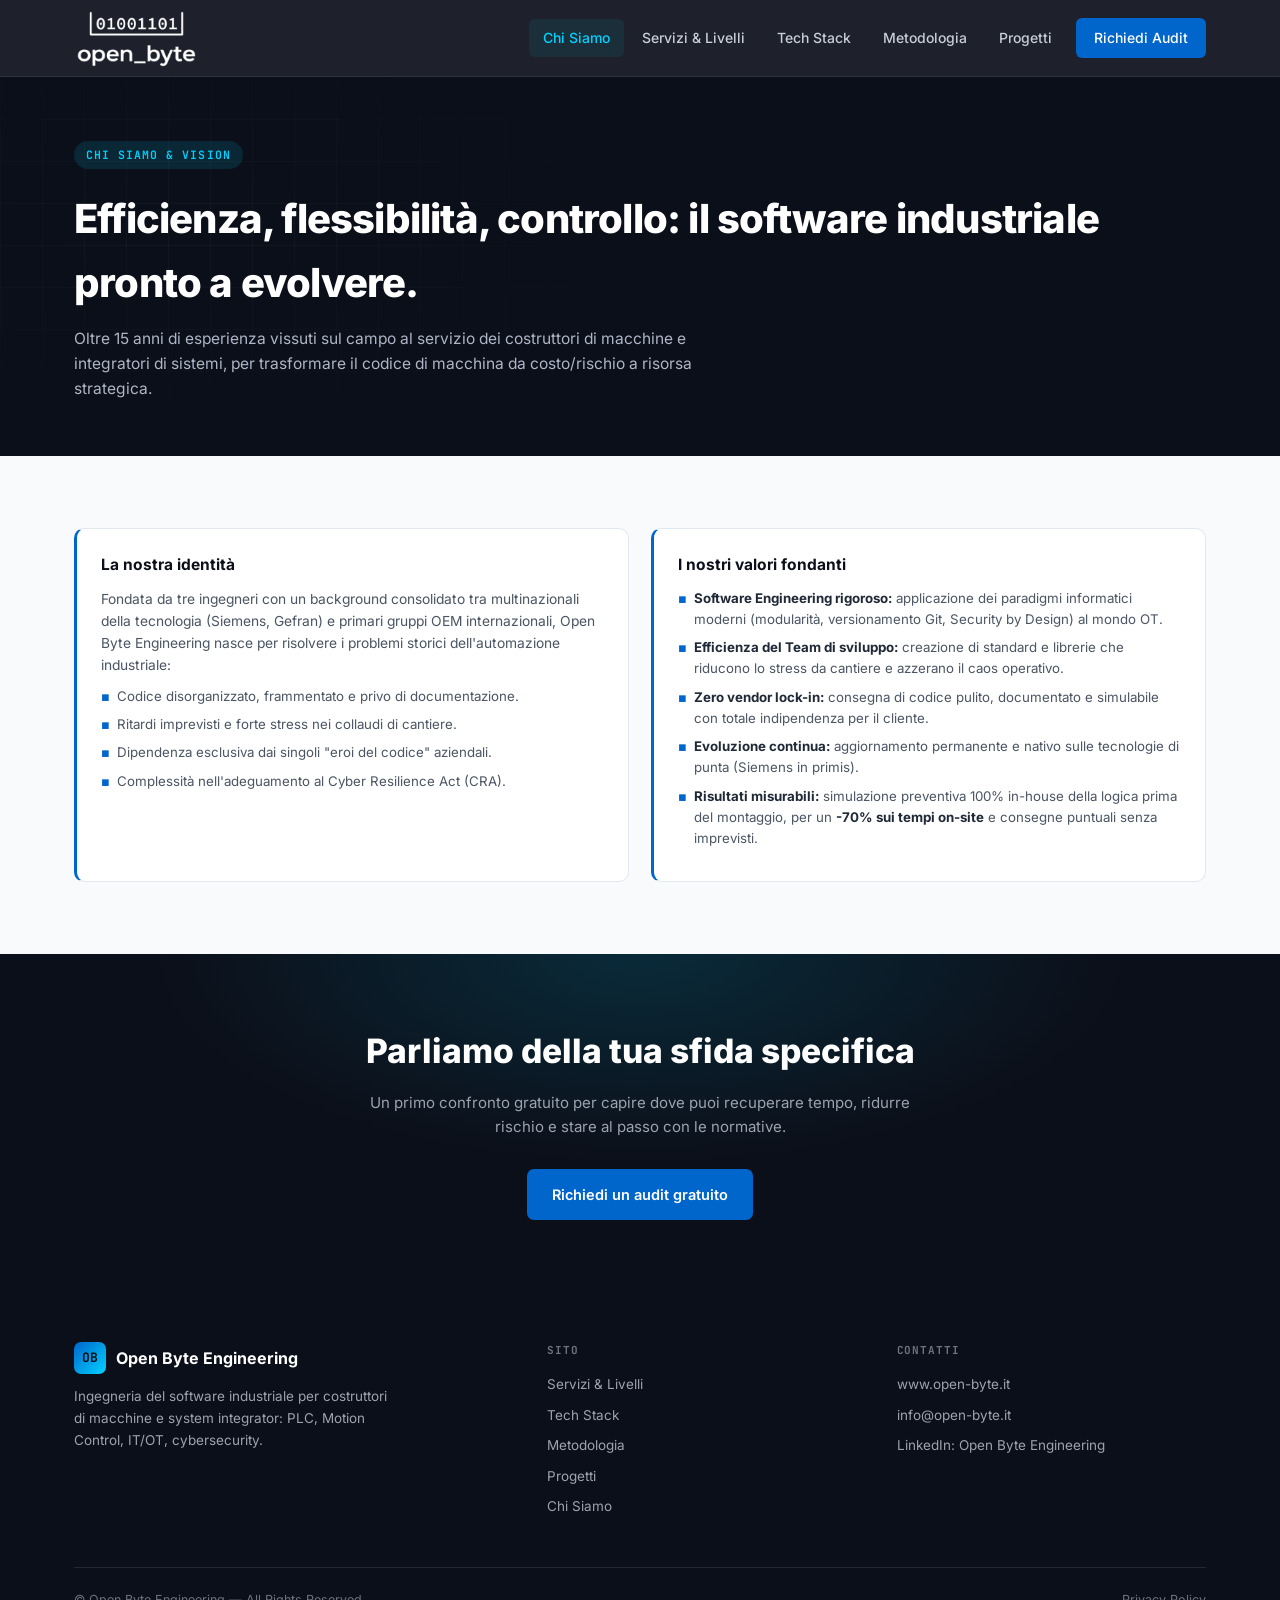
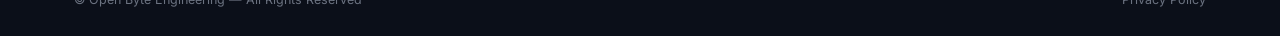
==== commit 66773f07: "sistemazione testi" ====
--- a/chi-siamo.html
+++ b/chi-siamo.html
@@ -4,7 +4,7 @@
 <meta charset="UTF-8">
 <meta name="viewport" content="width=device-width, initial-scale=1.0">
 <title>Azienda | Open Byte Engineering</title>
-<meta name="description" content="Identità, valori e vision di Open Byte Engineering, con la scheda riassuntiva di perché le aziende ci scelgono.">
+<meta name="description" content="Identità e valori di Open Byte Engineering: chi siamo, il nostro metodo e i risultati misurabili per costruttori di macchine e system integrator.">
 <link rel="stylesheet" href="style.css">
 <link rel="icon" href="favicon.ico" sizes="any">
 <link rel="icon" type="image/png" sizes="32x32" href="favicon-32.png">
@@ -21,11 +21,11 @@
     </a>
     <button class="nav-toggle" aria-label="Apri menu" aria-expanded="false">☰</button>
     <div class="nav-links">
+      <a href="chi-siamo.html" class="active">Chi Siamo</a>
       <a href="servizi.html">Servizi & Livelli</a>
       <a href="tech-stack.html">Tech Stack</a>
       <a href="metodologia.html">Metodologia</a>
       <a href="portfolio.html">Progetti</a>
-      <a href="chi-siamo.html" class="active">Azienda</a>
       <a href="contatti.html" class="nav-cta">Richiedi Audit</a>
     </div>
   </nav>
@@ -35,7 +35,7 @@
   <div class="page-hero">
     <div class="wrap">
       <span class="eyebrow on-dark">Chi Siamo & Vision</span>
-      <h1>Innalziamo la qualità del software industriale</h1>
+      <h1>Efficienza, flessibilità, controllo: il software industriale pronto a evolvere.</h1>
       <p>Oltre 15 anni di esperienza vissuti sul campo al servizio dei costruttori di macchine e integratori di sistemi, per trasformare il codice di macchina da costo/rischio a risorsa strategica.</p>
     </div>
   </div>
@@ -57,53 +57,12 @@
           <h3>I nostri valori fondanti</h3>
           <ul class="tech-list" style="margin-top:5px;">
             <li><strong>Software Engineering rigoroso:</strong> applicazione dei paradigmi informatici moderni (modularità, versionamento Git, Security by Design) al mondo OT.</li>
-            <li><strong>Salute dell'ufficio tecnico:</strong> creazione di standard e librerie che riducono lo stress da cantiere e azzerano il caos operativo.</li>
+            <li><strong>Efficienza del Team di sviluppo:</strong> creazione di standard e librerie che riducono lo stress da cantiere e azzerano il caos operativo.</li>
             <li><strong>Zero vendor lock-in:</strong> consegna di codice pulito, documentato e simulabile con totale indipendenza per il cliente.</li>
             <li><strong>Evoluzione continua:</strong> aggiornamento permanente e nativo sulle tecnologie di punta (Siemens in primis).</li>
+            <li><strong>Risultati misurabili:</strong> simulazione preventiva 100% in-house della logica prima del montaggio, per un <strong>-70% sui tempi on-site</strong> e consegne puntuali senza imprevisti.</li>
           </ul>
         </div>
-      </div>
-    </div>
-  </section>
-
-  <section class="alt">
-    <div class="wrap">
-      <span class="eyebrow">Perché Open Byte</span>
-      <h2 class="section-title">Perché le aziende scelgono Open Byte Engineering</h2>
-      <p class="section-lead">Ogni sfida tecnica dell'ufficio tecnico ha una risposta concreta, con un impatto tecnico ed economico misurabile.</p>
-
-      <div class="table-wrap">
-        <table class="matrix-table">
-          <thead>
-            <tr>
-              <th>Sfida dell'OEM / integratore</th>
-              <th>La risposta Open Byte Engineering</th>
-              <th>Impatto tecnico ed economico</th>
-            </tr>
-          </thead>
-          <tbody>
-            <tr>
-              <td><strong>Collaudi lunghi e imprevisti in cantiere</strong></td>
-              <td>Simulazione preventiva in-house della logica al 100% prima del montaggio.</td>
-              <td><span class="impact">-70% tempi on-site.</span> Consegne puntuali e zero danni meccanici.</td>
-            </tr>
-            <tr>
-              <td><strong>Sviluppatori sovraccarichi e codice disorganizzato</strong></td>
-              <td>Standardizzazione librerie (PackML), versionamento (GitLab) e mentoring.</td>
-              <td><strong>Ufficio tecnico sereno.</strong> Risoluzione burnout e zero dipendenza da singoli.</td>
-            </tr>
-            <tr>
-              <td><strong>Ansia da recepimento Cyber Resilience Act (CRA)</strong></td>
-              <td>Audit e sviluppo Security by Design secondo la norma IEC 62443.</td>
-              <td><strong>Conformità garantita.</strong> Macchine pronte per i requisiti europei 2026-2027.</td>
-            </tr>
-            <tr>
-              <td><strong>Complessità nell'integrare tecnologie IT/OT</strong></td>
-              <td>Sviluppo chiavi in mano su Docker, Python, C#, Web HMI e OPC-UA.</td>
-              <td><strong>Innovazione a rischio zero.</strong> Nuove funzioni senza fermare la produzione.</td>
-            </tr>
-          </tbody>
-        </table>
       </div>
     </div>
   </section>
@@ -133,7 +92,7 @@
           <li><a href="tech-stack.html">Tech Stack</a></li>
           <li><a href="metodologia.html">Metodologia</a></li>
           <li><a href="portfolio.html">Progetti</a></li>
-          <li><a href="chi-siamo.html">Azienda</a></li>
+          <li><a href="chi-siamo.html">Chi Siamo</a></li>
         </ul>
       </div>
       <div class="footer-col">
@@ -154,4 +113,4 @@
 
 <script src="script.js"></script>
 </body>
-</html>
+</html>
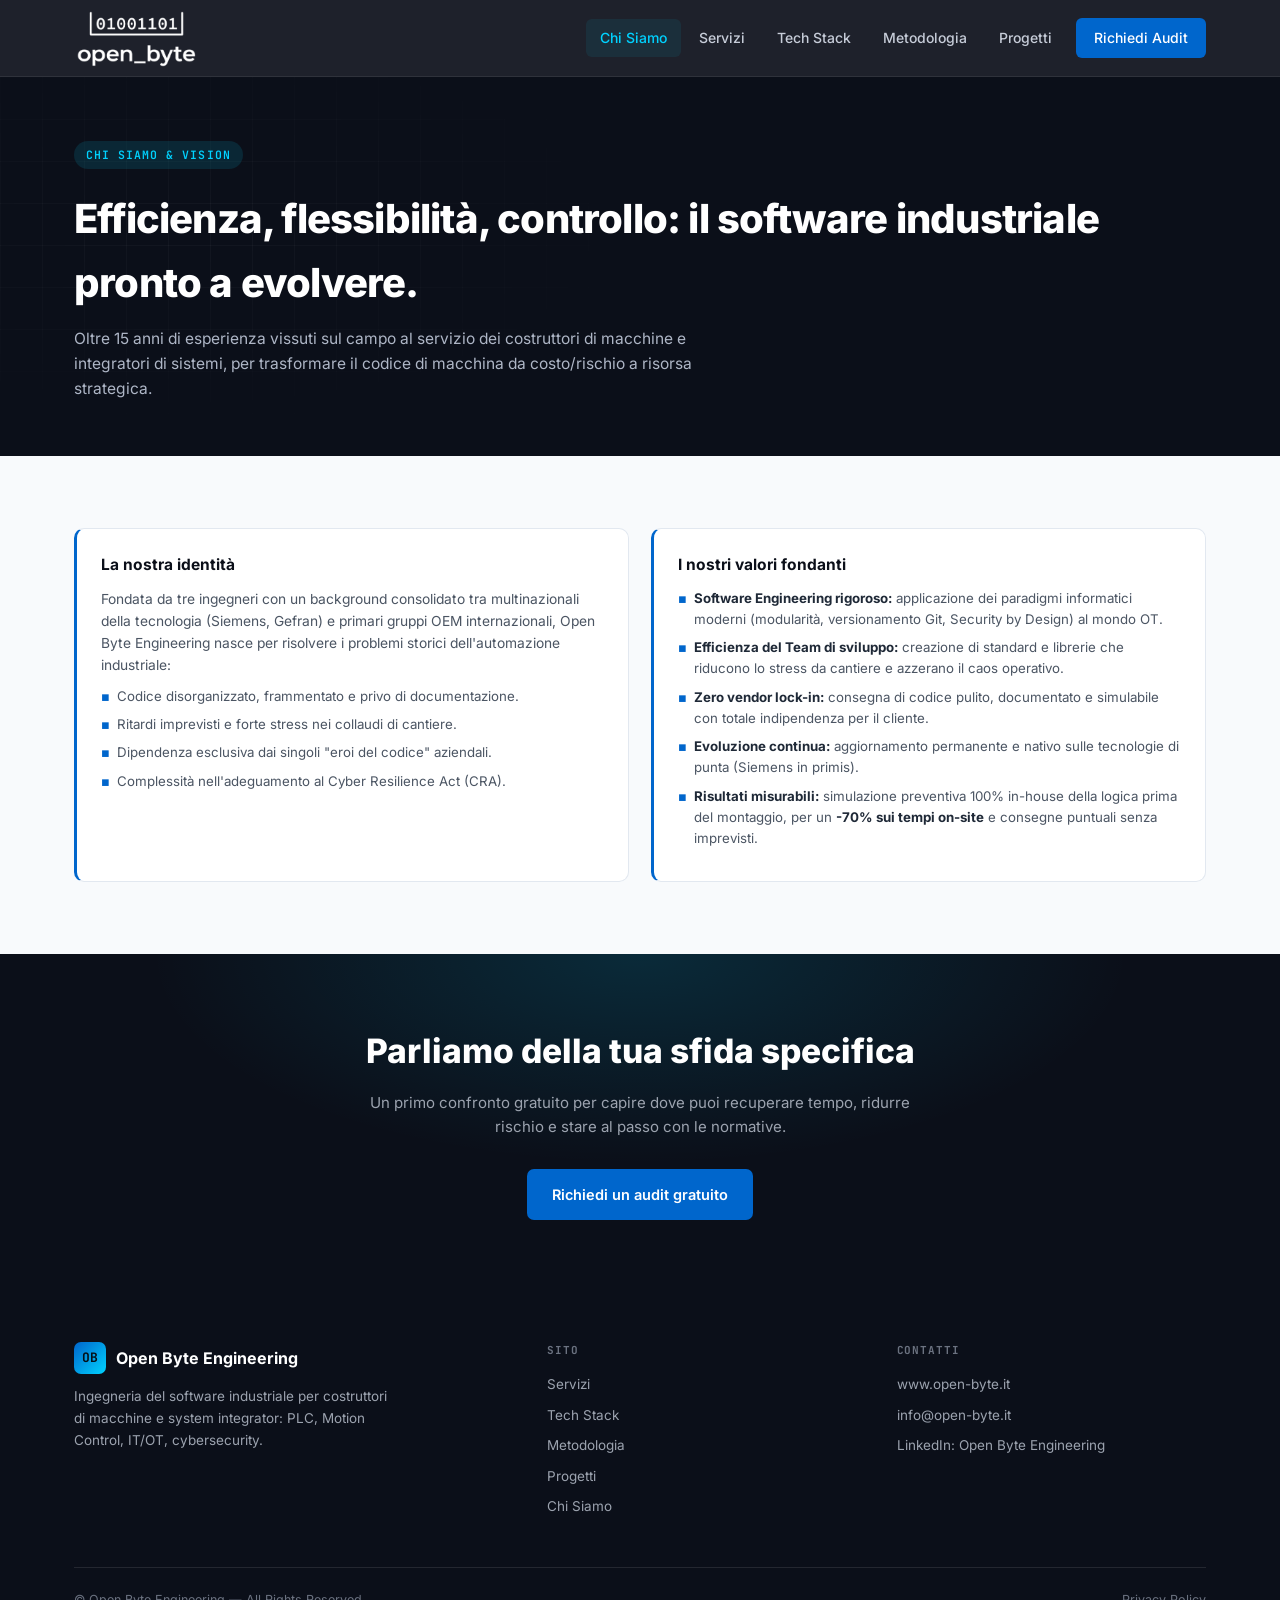
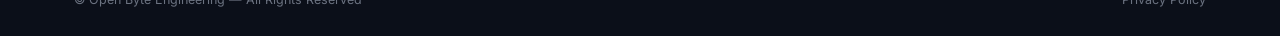
==== commit 7d87cd83: "servizi" ====
--- a/chi-siamo.html
+++ b/chi-siamo.html
@@ -22,7 +22,7 @@
     <button class="nav-toggle" aria-label="Apri menu" aria-expanded="false">☰</button>
     <div class="nav-links">
       <a href="chi-siamo.html" class="active">Chi Siamo</a>
-      <a href="servizi.html">Servizi & Livelli</a>
+      <a href="servizi.html">Servizi</a>
       <a href="tech-stack.html">Tech Stack</a>
       <a href="metodologia.html">Metodologia</a>
       <a href="portfolio.html">Progetti</a>
@@ -88,7 +88,7 @@
       <div class="footer-col">
         <h5>Sito</h5>
         <ul>
-          <li><a href="servizi.html">Servizi & Livelli</a></li>
+          <li><a href="servizi.html">Servizi</a></li>
           <li><a href="tech-stack.html">Tech Stack</a></li>
           <li><a href="metodologia.html">Metodologia</a></li>
           <li><a href="portfolio.html">Progetti</a></li>
